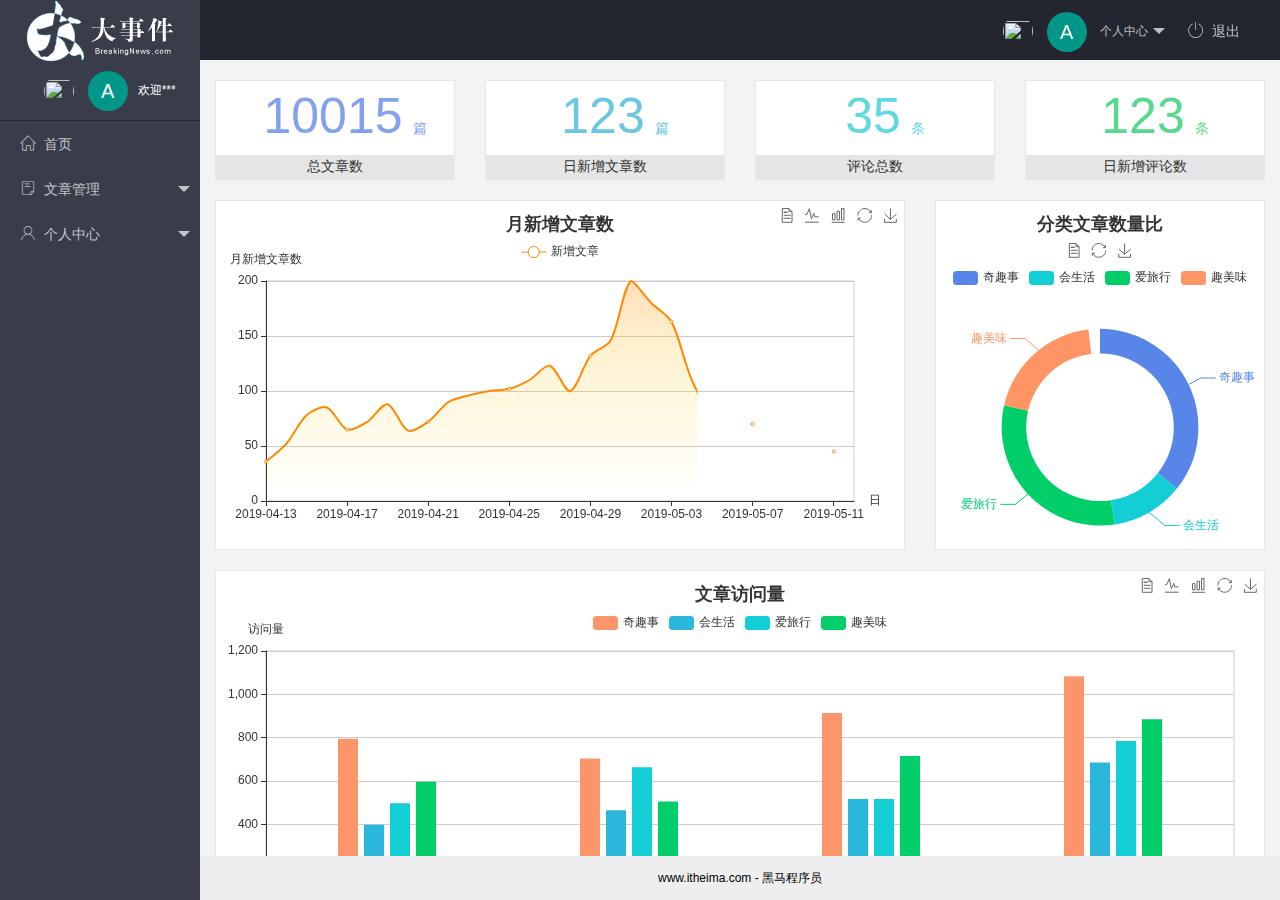
==== index.html @ 3238b578 "login" ====
<!DOCTYPE html>
<html lang="en">

<head>
    <meta charset="UTF-8">
    <meta http-equiv="X-UA-Compatible" content="IE=edge">
    <meta name="viewport" content="width=device-width, initial-scale=1.0">
    <title>后台主页</title>
    <!-- 导入layui的样式表 -->
    <link rel="stylesheet" href="/assets/lib/layui/css/layui.css">
    <!-- 导入自己的css样式 -->
    <link rel="stylesheet" href="/assets/css/index.css">
    <link rel="stylesheet" href="/assets/fonts/iconfont.css">
</head>

<body>
    <div class="layui-layout layui-layout-admin">
        <div class="layui-header">
            <div class="layui-logo layui-hide-xs layui-bg-black">
                <img src="/assets/images/logo.png" alt="">
            </div>
            <!-- 头部区域（可配合layui 已有的水平导航） -->
            <!-- 移动端显示 -->
            <li class="layui-nav-item layui-show-xs-inline-block layui-hide-sm" lay-header-event="menuLeft">
                <i class="layui-icon layui-icon-spread-left"></i>
            </li>

            <ul class="layui-nav layui-layout-right">
                <li class="layui-nav-item layui-hide layui-show-md-inline-block">
                    <a href="javascript:;" class="userinfo">
                        <img src="//tva1.sinaimg.cn/crop.0.0.118.118.180/5db11ff4gw1e77d3nqrv8j203b03cweg.jpg" class="layui-nav-img">
                        <span class="text-avatar">A</span> 个人中心
                    </a>
                    <dl class="layui-nav-child">
                        <dd><a href="">基本资料</a></dd>
                        <dd><a href="">更换头像</a></dd>
                        <dd><a href="">重置密码</a></dd>
                    </dl>
                </li>
                <!-- <li class="layui-nav-item" lay-header-event="menuRight" lay-unselect>
                    <a href="javascript:;">
                        <i class="layui-icon layui-icon-more-vertical"></i>
                    </a>
                </li> -->
                <li class="layui-nav-item">
                    <a href="javascript:;" id="btnLogout"><span class="iconfont icon-tuichu"></span>退出</a>
                </li>

            </ul>
        </div>

        <div class="layui-side layui-bg-black">
            <div class="layui-side-scroll">
                <div class="userinfo">
                    <img src="//tva1.sinaimg.cn/crop.0.0.118.118.180/5db11ff4gw1e77d3nqrv8j203b03cweg.jpg" class="layui-nav-img"> <span class="text-avatar">A</span><span id="welcome">欢迎***</span>
                </div>
                <!-- 左侧导航区域（可配合layui已有的垂直导航） -->
                <ul class="layui-nav layui-nav-tree" lay-shrink="all" lay-filter="test">
                    <li class="layui-nav-item "><a href="/home/dashboard.html" target="fm"><span class="iconfont icon-home"></span>首页</a></li>
                    <li class="layui-nav-item ">
                        <a class="" href="javascript:;"><span class="iconfont icon-16"></span>文章管理</a>
                        <dl class="layui-nav-child">
                            <dd><a href="javascript:;"><i class="layui-icon layui-icon-template"></i>文章类别</a></dd>
                            <dd><a href="javascript:;"><i class="layui-icon layui-icon-template"></i>文章列表</a></dd>
                            <dd><a href="javascript:;"><i class="layui-icon layui-icon-template"></i>发表文章</a></dd>

                        </dl>
                    </li>
                    <li class="layui-nav-item">
                        <a href="javascript:;"><span class="iconfont icon-user"></span>个人中心</a>
                        <dl class="layui-nav-child">
                            <dd><a href="javascript:;"><i class="layui-icon layui-icon-template"></i>基本资料</a></dd>
                            <dd><a href="javascript:;"><i class="layui-icon layui-icon-template"></i>更换头像</a></dd>
                            <dd><a href="javascript:;"><i class="layui-icon layui-icon-template"></i>重置密码</a></dd>
                        </dl>
                    </li>

                </ul>
            </div>
        </div>

        <div class="layui-body">
            <!-- 内容主体区域 -->
            <iframe name="fm" src="/home/dashboard.html" frameborder="0"></iframe>
        </div>

        <div class="layui-footer">
            <!-- 底部固定区域 -->
            www.itheima.com - 黑马程序员
        </div>
    </div>

    <!-- 导入layui的js文件 -->
    <script src="/assets/lib/layui/layui.all.js"></script>
    <!-- 导入jquery -->
    <script src="/assets/lib/jquery.js"></script>
    <script src="/assets/js/baseAPI.js"></script>
    <!-- 导入自己的js文件 -->
    <script src="/assets/js/index.js"></script>

</body>

</html>
---- assets/lib/layui/css/layui.css ----
/** layui-v2.5.5 MIT License By https://www.layui.com */
 .layui-inline,img{display:inline-block;vertical-align:middle}h1,h2,h3,h4,h5,h6{font-weight:400}.layui-edge,.layui-header,.layui-inline,.layui-main{position:relative}.layui-body,.layui-edge,.layui-elip{overflow:hidden}.layui-btn,.layui-edge,.layui-inline,img{vertical-align:middle}.layui-btn,.layui-disabled,.layui-icon,.layui-unselect{-moz-user-select:none;-webkit-user-select:none;-ms-user-select:none}.layui-elip,.layui-form-checkbox span,.layui-form-pane .layui-form-label{text-overflow:ellipsis;white-space:nowrap}.layui-breadcrumb,.layui-tree-btnGroup{visibility:hidden}blockquote,body,button,dd,div,dl,dt,form,h1,h2,h3,h4,h5,h6,input,li,ol,p,pre,td,textarea,th,ul{margin:0;padding:0;-webkit-tap-highlight-color:rgba(0,0,0,0)}a:active,a:hover{outline:0}img{border:none}li{list-style:none}table{border-collapse:collapse;border-spacing:0}h4,h5,h6{font-size:100%}button,input,optgroup,option,select,textarea{font-family:inherit;font-size:inherit;font-style:inherit;font-weight:inherit;outline:0}pre{white-space:pre-wrap;white-space:-moz-pre-wrap;white-space:-pre-wrap;white-space:-o-pre-wrap;word-wrap:break-word}body{line-height:24px;font:14px Helvetica Neue,Helvetica,PingFang SC,Tahoma,Arial,sans-serif}hr{height:1px;margin:10px 0;border:0;clear:both}a{color:#333;text-decoration:none}a:hover{color:#777}a cite{font-style:normal;*cursor:pointer}.layui-border-box,.layui-border-box *{box-sizing:border-box}.layui-box,.layui-box *{box-sizing:content-box}.layui-clear{clear:both;*zoom:1}.layui-clear:after{content:'\20';clear:both;*zoom:1;display:block;height:0}.layui-inline{*display:inline;*zoom:1}.layui-edge{display:inline-block;width:0;height:0;border-width:6px;border-style:dashed;border-color:transparent}.layui-edge-top{top:-4px;border-bottom-color:#999;border-bottom-style:solid}.layui-edge-right{border-left-color:#999;border-left-style:solid}.layui-edge-bottom{top:2px;border-top-color:#999;border-top-style:solid}.layui-edge-left{border-right-color:#999;border-right-style:solid}.layui-disabled,.layui-disabled:hover{color:#d2d2d2!important;cursor:not-allowed!important}.layui-circle{border-radius:100%}.layui-show{display:block!important}.layui-hide{display:none!important}@font-face{font-family:layui-icon;src:url(../font/iconfont.eot?v=250);src:url(../font/iconfont.eot?v=250#iefix) format('embedded-opentype'),url(../font/iconfont.woff2?v=250) format('woff2'),url(../font/iconfont.woff?v=250) format('woff'),url(../font/iconfont.ttf?v=250) format('truetype'),url(../font/iconfont.svg?v=250#layui-icon) format('svg')}.layui-icon{font-family:layui-icon!important;font-size:16px;font-style:normal;-webkit-font-smoothing:antialiased;-moz-osx-font-smoothing:grayscale}.layui-icon-reply-fill:before{content:"\e611"}.layui-icon-set-fill:before{content:"\e614"}.layui-icon-menu-fill:before{content:"\e60f"}.layui-icon-search:before{content:"\e615"}.layui-icon-share:before{content:"\e641"}.layui-icon-set-sm:before{content:"\e620"}.layui-icon-engine:before{content:"\e628"}.layui-icon-close:before{content:"\1006"}.layui-icon-close-fill:before{content:"\1007"}.layui-icon-chart-screen:before{content:"\e629"}.layui-icon-star:before{content:"\e600"}.layui-icon-circle-dot:before{content:"\e617"}.layui-icon-chat:before{content:"\e606"}.layui-icon-release:before{content:"\e609"}.layui-icon-list:before{content:"\e60a"}.layui-icon-chart:before{content:"\e62c"}.layui-icon-ok-circle:before{content:"\1005"}.layui-icon-layim-theme:before{content:"\e61b"}.layui-icon-table:before{content:"\e62d"}.layui-icon-right:before{content:"\e602"}.layui-icon-left:before{content:"\e603"}.layui-icon-cart-simple:before{content:"\e698"}.layui-icon-face-cry:before{content:"\e69c"}.layui-icon-face-smile:before{content:"\e6af"}.layui-icon-survey:before{content:"\e6b2"}.layui-icon-tree:before{content:"\e62e"}.layui-icon-upload-circle:before{content:"\e62f"}.layui-icon-add-circle:before{content:"\e61f"}.layui-icon-download-circle:before{content:"\e601"}.layui-icon-templeate-1:before{content:"\e630"}.layui-icon-util:before{content:"\e631"}.layui-icon-face-surprised:before{content:"\e664"}.layui-icon-edit:before{content:"\e642"}.layui-icon-speaker:before{content:"\e645"}.layui-icon-down:before{content:"\e61a"}.layui-icon-file:before{content:"\e621"}.layui-icon-layouts:before{content:"\e632"}.layui-icon-rate-half:before{content:"\e6c9"}.layui-icon-add-circle-fine:before{content:"\e608"}.layui-icon-prev-circle:before{content:"\e633"}.layui-icon-read:before{content:"\e705"}.layui-icon-404:before{content:"\e61c"}.layui-icon-carousel:before{content:"\e634"}.layui-icon-help:before{content:"\e607"}.layui-icon-code-circle:before{content:"\e635"}.layui-icon-water:before{content:"\e636"}.layui-icon-username:before{content:"\e66f"}.layui-icon-find-fill:before{content:"\e670"}.layui-icon-about:before{content:"\e60b"}.layui-icon-location:before{content:"\e715"}.layui-icon-up:before{content:"\e619"}.layui-icon-pause:before{content:"\e651"}.layui-icon-date:before{content:"\e637"}.layui-icon-layim-uploadfile:before{content:"\e61d"}.layui-icon-delete:before{content:"\e640"}.layui-icon-play:before{content:"\e652"}.layui-icon-top:before{content:"\e604"}.layui-icon-friends:before{content:"\e612"}.layui-icon-refresh-3:before{content:"\e9aa"}.layui-icon-ok:before{content:"\e605"}.layui-icon-layer:before{content:"\e638"}.layui-icon-face-smile-fine:before{content:"\e60c"}.layui-icon-dollar:before{content:"\e659"}.layui-icon-group:before{content:"\e613"}.layui-icon-layim-download:before{content:"\e61e"}.layui-icon-picture-fine:before{content:"\e60d"}.layui-icon-link:before{content:"\e64c"}.layui-icon-diamond:before{content:"\e735"}.layui-icon-log:before{content:"\e60e"}.layui-icon-rate-solid:before{content:"\e67a"}.layui-icon-fonts-del:before{content:"\e64f"}.layui-icon-unlink:before{content:"\e64d"}.layui-icon-fonts-clear:before{content:"\e639"}.layui-icon-triangle-r:before{content:"\e623"}.layui-icon-circle:before{content:"\e63f"}.layui-icon-radio:before{content:"\e643"}.layui-icon-align-center:before{content:"\e647"}.layui-icon-align-right:before{content:"\e648"}.layui-icon-align-left:before{content:"\e649"}.layui-icon-loading-1:before{content:"\e63e"}.layui-icon-return:before{content:"\e65c"}.layui-icon-fonts-strong:before{content:"\e62b"}.layui-icon-upload:before{content:"\e67c"}.layui-icon-dialogue:before{content:"\e63a"}.layui-icon-video:before{content:"\e6ed"}.layui-icon-headset:before{content:"\e6fc"}.layui-icon-cellphone-fine:before{content:"\e63b"}.layui-icon-add-1:before{content:"\e654"}.layui-icon-face-smile-b:before{content:"\e650"}.layui-icon-fonts-html:before{content:"\e64b"}.layui-icon-form:before{content:"\e63c"}.layui-icon-cart:before{content:"\e657"}.layui-icon-camera-fill:before{content:"\e65d"}.layui-icon-tabs:before{content:"\e62a"}.layui-icon-fonts-code:before{content:"\e64e"}.layui-icon-fire:before{content:"\e756"}.layui-icon-set:before{content:"\e716"}.layui-icon-fonts-u:before{content:"\e646"}.layui-icon-triangle-d:before{content:"\e625"}.layui-icon-tips:before{content:"\e702"}.layui-icon-picture:before{content:"\e64a"}.layui-icon-more-vertical:before{content:"\e671"}.layui-icon-flag:before{content:"\e66c"}.layui-icon-loading:before{content:"\e63d"}.layui-icon-fonts-i:before{content:"\e644"}.layui-icon-refresh-1:before{content:"\e666"}.layui-icon-rmb:before{content:"\e65e"}.layui-icon-home:before{content:"\e68e"}.layui-icon-user:before{content:"\e770"}.layui-icon-notice:before{content:"\e667"}.layui-icon-login-weibo:before{content:"\e675"}.layui-icon-voice:before{content:"\e688"}.layui-icon-upload-drag:before{content:"\e681"}.layui-icon-login-qq:before{content:"\e676"}.layui-icon-snowflake:before{content:"\e6b1"}.layui-icon-file-b:before{content:"\e655"}.layui-icon-template:before{content:"\e663"}.layui-icon-auz:before{content:"\e672"}.layui-icon-console:before{content:"\e665"}.layui-icon-app:before{content:"\e653"}.layui-icon-prev:before{content:"\e65a"}.layui-icon-website:before{content:"\e7ae"}.layui-icon-next:before{content:"\e65b"}.layui-icon-component:before{content:"\e857"}.layui-icon-more:before{content:"\e65f"}.layui-icon-login-wechat:before{content:"\e677"}.layui-icon-shrink-right:before{content:"\e668"}.layui-icon-spread-left:before{content:"\e66b"}.layui-icon-camera:before{content:"\e660"}.layui-icon-note:before{content:"\e66e"}.layui-icon-refresh:before{content:"\e669"}.layui-icon-female:before{content:"\e661"}.layui-icon-male:before{content:"\e662"}.layui-icon-password:before{content:"\e673"}.layui-icon-senior:before{content:"\e674"}.layui-icon-theme:before{content:"\e66a"}.layui-icon-tread:before{content:"\e6c5"}.layui-icon-praise:before{content:"\e6c6"}.layui-icon-star-fill:before{content:"\e658"}.layui-icon-rate:before{content:"\e67b"}.layui-icon-template-1:before{content:"\e656"}.layui-icon-vercode:before{content:"\e679"}.layui-icon-cellphone:before{content:"\e678"}.layui-icon-screen-full:before{content:"\e622"}.layui-icon-screen-restore:before{content:"\e758"}.layui-icon-cols:before{content:"\e610"}.layui-icon-export:before{content:"\e67d"}.layui-icon-print:before{content:"\e66d"}.layui-icon-slider:before{content:"\e714"}.layui-icon-addition:before{content:"\e624"}.layui-icon-subtraction:before{content:"\e67e"}.layui-icon-service:before{content:"\e626"}.layui-icon-transfer:before{content:"\e691"}.layui-main{width:1140px;margin:0 auto}.layui-header{z-index:1000;height:60px}.layui-header a:hover{transition:all .5s;-webkit-transition:all .5s}.layui-side{position:fixed;left:0;top:0;bottom:0;z-index:999;width:200px;overflow-x:hidden}.layui-side-scroll{position:relative;width:220px;height:100%;overflow-x:hidden}.layui-body{position:absolute;left:200px;right:0;top:0;bottom:0;z-index:998;width:auto;overflow-y:auto;box-sizing:border-box}.layui-layout-body{overflow:hidden}.layui-layout-admin .layui-header{background-color:#23262E}.layui-layout-admin .layui-side{top:60px;width:200px;overflow-x:hidden}.layui-layout-admin .layui-body{position:fixed;top:60px;bottom:44px}.layui-layout-admin .layui-main{width:auto;margin:0 15px}.layui-layout-admin .layui-footer{position:fixed;left:200px;right:0;bottom:0;height:44px;line-height:44px;padding:0 15px;background-color:#eee}.layui-layout-admin .layui-logo{position:absolute;left:0;top:0;width:200px;height:100%;line-height:60px;text-align:center;color:#009688;font-size:16px}.layui-layout-admin .layui-header .layui-nav{background:0 0}.layui-layout-left{position:absolute!important;left:200px;top:0}.layui-layout-right{position:absolute!important;right:0;top:0}.layui-container{position:relative;margin:0 auto;padding:0 15px;box-sizing:border-box}.layui-fluid{position:relative;margin:0 auto;padding:0 15px}.layui-row:after,.layui-row:before{content:'';display:block;clear:both}.layui-col-lg1,.layui-col-lg10,.layui-col-lg11,.layui-col-lg12,.layui-col-lg2,.layui-col-lg3,.layui-col-lg4,.layui-col-lg5,.layui-col-lg6,.layui-col-lg7,.layui-col-lg8,.layui-col-lg9,.layui-col-md1,.layui-col-md10,.layui-col-md11,.layui-col-md12,.layui-col-md2,.layui-col-md3,.layui-col-md4,.layui-col-md5,.layui-col-md6,.layui-col-md7,.layui-col-md8,.layui-col-md9,.layui-col-sm1,.layui-col-sm10,.layui-col-sm11,.layui-col-sm12,.layui-col-sm2,.layui-col-sm3,.layui-col-sm4,.layui-col-sm5,.layui-col-sm6,.layui-col-sm7,.layui-col-sm8,.layui-col-sm9,.layui-col-xs1,.layui-col-xs10,.layui-col-xs11,.layui-col-xs12,.layui-col-xs2,.layui-col-xs3,.layui-col-xs4,.layui-col-xs5,.layui-col-xs6,.layui-col-xs7,.layui-col-xs8,.layui-col-xs9{position:relative;display:block;box-sizing:border-box}.layui-col-xs1,.layui-col-xs10,.layui-col-xs11,.layui-col-xs12,.layui-col-xs2,.layui-col-xs3,.layui-col-xs4,.layui-col-xs5,.layui-col-xs6,.layui-col-xs7,.layui-col-xs8,.layui-col-xs9{float:left}.layui-col-xs1{width:8.33333333%}.layui-col-xs2{width:16.66666667%}.layui-col-xs3{width:25%}.layui-col-xs4{width:33.33333333%}.layui-col-xs5{width:41.66666667%}.layui-col-xs6{width:50%}.layui-col-xs7{width:58.33333333%}.layui-col-xs8{width:66.66666667%}.layui-col-xs9{width:75%}.layui-col-xs10{width:83.33333333%}.layui-col-xs11{width:91.66666667%}.layui-col-xs12{width:100%}.layui-col-xs-offset1{margin-left:8.33333333%}.layui-col-xs-offset2{margin-left:16.66666667%}.layui-col-xs-offset3{margin-left:25%}.layui-col-xs-offset4{margin-left:33.33333333%}.layui-col-xs-offset5{margin-left:41.66666667%}.layui-col-xs-offset6{margin-left:50%}.layui-col-xs-offset7{margin-left:58.33333333%}.layui-col-xs-offset8{margin-left:66.66666667%}.layui-col-xs-offset9{margin-left:75%}.layui-col-xs-offset10{margin-left:83.33333333%}.layui-col-xs-offset11{margin-left:91.66666667%}.layui-col-xs-offset12{margin-left:100%}@media screen and (max-width:768px){.layui-hide-xs{display:none!important}.layui-show-xs-block{display:block!important}.layui-show-xs-inline{display:inline!important}.layui-show-xs-inline-block{display:inline-block!important}}@media screen and (min-width:768px){.layui-container{width:750px}.layui-hide-sm{display:none!important}.layui-show-sm-block{display:block!important}.layui-show-sm-inline{display:inline!important}.layui-show-sm-inline-block{display:inline-block!important}.layui-col-sm1,.layui-col-sm10,.layui-col-sm11,.layui-col-sm12,.layui-col-sm2,.layui-col-sm3,.layui-col-sm4,.layui-col-sm5,.layui-col-sm6,.layui-col-sm7,.layui-col-sm8,.layui-col-sm9{float:left}.layui-col-sm1{width:8.33333333%}.layui-col-sm2{width:16.66666667%}.layui-col-sm3{width:25%}.layui-col-sm4{width:33.33333333%}.layui-col-sm5{width:41.66666667%}.layui-col-sm6{width:50%}.layui-col-sm7{width:58.33333333%}.layui-col-sm8{width:66.66666667%}.layui-col-sm9{width:75%}.layui-col-sm10{width:83.33333333%}.layui-col-sm11{width:91.66666667%}.layui-col-sm12{width:100%}.layui-col-sm-offset1{margin-left:8.33333333%}.layui-col-sm-offset2{margin-left:16.66666667%}.layui-col-sm-offset3{margin-left:25%}.layui-col-sm-offset4{margin-left:33.33333333%}.layui-col-sm-offset5{margin-left:41.66666667%}.layui-col-sm-offset6{margin-left:50%}.layui-col-sm-offset7{margin-left:58.33333333%}.layui-col-sm-offset8{margin-left:66.66666667%}.layui-col-sm-offset9{margin-left:75%}.layui-col-sm-offset10{margin-left:83.33333333%}.layui-col-sm-offset11{margin-left:91.66666667%}.layui-col-sm-offset12{margin-left:100%}}@media screen and (min-width:992px){.layui-container{width:970px}.layui-hide-md{display:none!important}.layui-show-md-block{display:block!important}.layui-show-md-inline{display:inline!important}.layui-show-md-inline-block{display:inline-block!important}.layui-col-md1,.layui-col-md10,.layui-col-md11,.layui-col-md12,.layui-col-md2,.layui-col-md3,.layui-col-md4,.layui-col-md5,.layui-col-md6,.layui-col-md7,.layui-col-md8,.layui-col-md9{float:left}.layui-col-md1{width:8.33333333%}.layui-col-md2{width:16.66666667%}.layui-col-md3{width:25%}.layui-col-md4{width:33.33333333%}.layui-col-md5{width:41.66666667%}.layui-col-md6{width:50%}.layui-col-md7{width:58.33333333%}.layui-col-md8{width:66.66666667%}.layui-col-md9{width:75%}.layui-col-md10{width:83.33333333%}.layui-col-md11{width:91.66666667%}.layui-col-md12{width:100%}.layui-col-md-offset1{margin-left:8.33333333%}.layui-col-md-offset2{margin-left:16.66666667%}.layui-col-md-offset3{margin-left:25%}.layui-col-md-offset4{margin-left:33.33333333%}.layui-col-md-offset5{margin-left:41.66666667%}.layui-col-md-offset6{margin-left:50%}.layui-col-md-offset7{margin-left:58.33333333%}.layui-col-md-offset8{margin-left:66.66666667%}.layui-col-md-offset9{margin-left:75%}.layui-col-md-offset10{margin-left:83.33333333%}.layui-col-md-offset11{margin-left:91.66666667%}.layui-col-md-offset12{margin-left:100%}}@media screen and (min-width:1200px){.layui-container{width:1170px}.layui-hide-lg{display:none!important}.layui-show-lg-block{display:block!important}.layui-show-lg-inline{display:inline!important}.layui-show-lg-inline-block{display:inline-block!important}.layui-col-lg1,.layui-col-lg10,.layui-col-lg11,.layui-col-lg12,.layui-col-lg2,.layui-col-lg3,.layui-col-lg4,.layui-col-lg5,.layui-col-lg6,.layui-col-lg7,.layui-col-lg8,.layui-col-lg9{float:left}.layui-col-lg1{width:8.33333333%}.layui-col-lg2{width:16.66666667%}.layui-col-lg3{width:25%}.layui-col-lg4{width:33.33333333%}.layui-col-lg5{width:41.66666667%}.layui-col-lg6{width:50%}.layui-col-lg7{width:58.33333333%}.layui-col-lg8{width:66.66666667%}.layui-col-lg9{width:75%}.layui-col-lg10{width:83.33333333%}.layui-col-lg11{width:91.66666667%}.layui-col-lg12{width:100%}.layui-col-lg-offset1{margin-left:8.33333333%}.layui-col-lg-offset2{margin-left:16.66666667%}.layui-col-lg-offset3{margin-left:25%}.layui-col-lg-offset4{margin-left:33.33333333%}.layui-col-lg-offset5{margin-left:41.66666667%}.layui-col-lg-offset6{margin-left:50%}.layui-col-lg-offset7{margin-left:58.33333333%}.layui-col-lg-offset8{margin-left:66.66666667%}.layui-col-lg-offset9{margin-left:75%}.layui-col-lg-offset10{margin-left:83.33333333%}.layui-col-lg-offset11{margin-left:91.66666667%}.layui-col-lg-offset12{margin-left:100%}}.layui-col-space1{margin:-.5px}.layui-col-space1>*{padding:.5px}.layui-col-space3{margin:-1.5px}.layui-col-space3>*{padding:1.5px}.layui-col-space5{margin:-2.5px}.layui-col-space5>*{padding:2.5px}.layui-col-space8{margin:-3.5px}.layui-col-space8>*{padding:3.5px}.layui-col-space10{margin:-5px}.layui-col-space10>*{padding:5px}.layui-col-space12{margin:-6px}.layui-col-space12>*{padding:6px}.layui-col-space15{margin:-7.5px}.layui-col-space15>*{padding:7.5px}.layui-col-space18{margin:-9px}.layui-col-space18>*{padding:9px}.layui-col-space20{margin:-10px}.layui-col-space20>*{padding:10px}.layui-col-space22{margin:-11px}.layui-col-space22>*{padding:11px}.layui-col-space25{margin:-12.5px}.layui-col-space25>*{padding:12.5px}.layui-col-space30{margin:-15px}.layui-col-space30>*{padding:15px}.layui-btn,.layui-input,.layui-select,.layui-textarea,.layui-upload-button{outline:0;-webkit-appearance:none;transition:all .3s;-webkit-transition:all .3s;box-sizing:border-box}.layui-elem-quote{margin-bottom:10px;padding:15px;line-height:22px;border-left:5px solid #009688;border-radius:0 2px 2px 0;background-color:#f2f2f2}.layui-quote-nm{border-style:solid;border-width:1px 1px 1px 5px;background:0 0}.layui-elem-field{margin-bottom:10px;padding:0;border-width:1px;border-style:solid}.layui-elem-field legend{margin-left:20px;padding:0 10px;font-size:20px;font-weight:300}.layui-field-title{margin:10px 0 20px;border-width:1px 0 0}.layui-field-box{padding:10px 15px}.layui-field-title .layui-field-box{padding:10px 0}.layui-progress{position:relative;height:6px;border-radius:20px;background-color:#e2e2e2}.layui-progress-bar{position:absolute;left:0;top:0;width:0;max-width:100%;height:6px;border-radius:20px;text-align:right;background-color:#5FB878;transition:all .3s;-webkit-transition:all .3s}.layui-progress-big,.layui-progress-big .layui-progress-bar{height:18px;line-height:18px}.layui-progress-text{position:relative;top:-20px;line-height:18px;font-size:12px;color:#666}.layui-progress-big .layui-progress-text{position:static;padding:0 10px;color:#fff}.layui-collapse{border-width:1px;border-style:solid;border-radius:2px}.layui-colla-content,.layui-colla-item{border-top-width:1px;border-top-style:solid}.layui-colla-item:first-child{border-top:none}.layui-colla-title{position:relative;height:42px;line-height:42px;padding:0 15px 0 35px;color:#333;background-color:#f2f2f2;cursor:pointer;font-size:14px;overflow:hidden}.layui-colla-content{display:none;padding:10px 15px;line-height:22px;color:#666}.layui-colla-icon{position:absolute;left:15px;top:0;font-size:14px}.layui-card{margin-bottom:15px;border-radius:2px;background-color:#fff;box-shadow:0 1px 2px 0 rgba(0,0,0,.05)}.layui-card:last-child{margin-bottom:0}.layui-card-header{position:relative;height:42px;line-height:42px;padding:0 15px;border-bottom:1px solid #f6f6f6;color:#333;border-radius:2px 2px 0 0;font-size:14px}.layui-bg-black,.layui-bg-blue,.layui-bg-cyan,.layui-bg-green,.layui-bg-orange,.layui-bg-red{color:#fff!important}.layui-card-body{position:relative;padding:10px 15px;line-height:24px}.layui-card-body[pad15]{padding:15px}.layui-card-body[pad20]{padding:20px}.layui-card-body .layui-table{margin:5px 0}.layui-card .layui-tab{margin:0}.layui-panel-window{position:relative;padding:15px;border-radius:0;border-top:5px solid #E6E6E6;background-color:#fff}.layui-auxiliar-moving{position:fixed;left:0;right:0;top:0;bottom:0;width:100%;height:100%;background:0 0;z-index:9999999999}.layui-form-label,.layui-form-mid,.layui-form-select,.layui-input-block,.layui-input-inline,.layui-textarea{position:relative}.layui-bg-red{background-color:#FF5722!important}.layui-bg-orange{background-color:#FFB800!important}.layui-bg-green{background-color:#009688!important}.layui-bg-cyan{background-color:#2F4056!important}.layui-bg-blue{background-color:#1E9FFF!important}.layui-bg-black{background-color:#393D49!important}.layui-bg-gray{background-color:#eee!important;color:#666!important}.layui-badge-rim,.layui-colla-content,.layui-colla-item,.layui-collapse,.layui-elem-field,.layui-form-pane .layui-form-item[pane],.layui-form-pane .layui-form-label,.layui-input,.layui-layedit,.layui-layedit-tool,.layui-quote-nm,.layui-select,.layui-tab-bar,.layui-tab-card,.layui-tab-title,.layui-tab-title .layui-this:after,.layui-textarea{border-color:#e6e6e6}.layui-timeline-item:before,hr{background-color:#e6e6e6}.layui-text{line-height:22px;font-size:14px;color:#666}.layui-text h1,.layui-text h2,.layui-text h3{font-weight:500;color:#333}.layui-text h1{font-size:30px}.layui-text h2{font-size:24px}.layui-text h3{font-size:18px}.layui-text a:not(.layui-btn){color:#01AAED}.layui-text a:not(.layui-btn):hover{text-decoration:underline}.layui-text ul{padding:5px 0 5px 15px}.layui-text ul li{margin-top:5px;list-style-type:disc}.layui-text em,.layui-word-aux{color:#999!important;padding:0 5px!important}.layui-btn{display:inline-block;height:38px;line-height:38px;padding:0 18px;background-color:#009688;color:#fff;white-space:nowrap;text-align:center;font-size:14px;border:none;border-radius:2px;cursor:pointer}.layui-btn:hover{opacity:.8;filter:alpha(opacity=80);color:#fff}.layui-btn:active{opacity:1;filter:alpha(opacity=100)}.layui-btn+.layui-btn{margin-left:10px}.layui-btn-container{font-size:0}.layui-btn-container .layui-btn{margin-right:10px;margin-bottom:10px}.layui-btn-container .layui-btn+.layui-btn{margin-left:0}.layui-table .layui-btn-container .layui-btn{margin-bottom:9px}.layui-btn-radius{border-radius:100px}.layui-btn .layui-icon{margin-right:3px;font-size:18px;vertical-align:bottom;vertical-align:middle\9}.layui-btn-primary{border:1px solid #C9C9C9;background-color:#fff;color:#555}.layui-btn-primary:hover{border-color:#009688;color:#333}.layui-btn-normal{background-color:#1E9FFF}.layui-btn-warm{background-color:#FFB800}.layui-btn-danger{background-color:#FF5722}.layui-btn-checked{background-color:#5FB878}.layui-btn-disabled,.layui-btn-disabled:active,.layui-btn-disabled:hover{border:1px solid #e6e6e6;background-color:#FBFBFB;color:#C9C9C9;cursor:not-allowed;opacity:1}.layui-btn-lg{height:44px;line-height:44px;padding:0 25px;font-size:16px}.layui-btn-sm{height:30px;line-height:30px;padding:0 10px;font-size:12px}.layui-btn-sm i{font-size:16px!important}.layui-btn-xs{height:22px;line-height:22px;padding:0 5px;font-size:12px}.layui-btn-xs i{font-size:14px!important}.layui-btn-group{display:inline-block;vertical-align:middle;font-size:0}.layui-btn-group .layui-btn{margin-left:0!important;margin-right:0!important;border-left:1px solid rgba(255,255,255,.5);border-radius:0}.layui-btn-group .layui-btn-primary{border-left:none}.layui-btn-group .layui-btn-primary:hover{border-color:#C9C9C9;color:#009688}.layui-btn-group .layui-btn:first-child{border-left:none;border-radius:2px 0 0 2px}.layui-btn-group .layui-btn-primary:first-child{border-left:1px solid #c9c9c9}.layui-btn-group .layui-btn:last-child{border-radius:0 2px 2px 0}.layui-btn-group .layui-btn+.layui-btn{margin-left:0}.layui-btn-group+.layui-btn-group{margin-left:10px}.layui-btn-fluid{width:100%}.layui-input,.layui-select,.layui-textarea{height:38px;line-height:1.3;line-height:38px\9;border-width:1px;border-style:solid;background-color:#fff;border-radius:2px}.layui-input::-webkit-input-placeholder,.layui-select::-webkit-input-placeholder,.layui-textarea::-webkit-input-placeholder{line-height:1.3}.layui-input,.layui-textarea{display:block;width:100%;padding-left:10px}.layui-input:hover,.layui-textarea:hover{border-color:#D2D2D2!important}.layui-input:focus,.layui-textarea:focus{border-color:#C9C9C9!important}.layui-textarea{min-height:100px;height:auto;line-height:20px;padding:6px 10px;resize:vertical}.layui-select{padding:0 10px}.layui-form input[type=checkbox],.layui-form input[type=radio],.layui-form select{display:none}.layui-form [lay-ignore]{display:initial}.layui-form-item{margin-bottom:15px;clear:both;*zoom:1}.layui-form-item:after{content:'\20';clear:both;*zoom:1;display:block;height:0}.layui-form-label{float:left;display:block;padding:9px 15px;width:80px;font-weight:400;line-height:20px;text-align:right}.layui-form-label-col{display:block;float:none;padding:9px 0;line-height:20px;text-align:left}.layui-form-item .layui-inline{margin-bottom:5px;margin-right:10px}.layui-input-block{margin-left:110px;min-height:36px}.layui-input-inline{display:inline-block;vertical-align:middle}.layui-form-item .layui-input-inline{float:left;width:190px;margin-right:10px}.layui-form-text .layui-input-inline{width:auto}.layui-form-mid{float:left;display:block;padding:9px 0!important;line-height:20px;margin-right:10px}.layui-form-danger+.layui-form-select .layui-input,.layui-form-danger:focus{border-color:#FF5722!important}.layui-form-select .layui-input{padding-right:30px;cursor:pointer}.layui-form-select .layui-edge{position:absolute;right:10px;top:50%;margin-top:-3px;cursor:pointer;border-width:6px;border-top-color:#c2c2c2;border-top-style:solid;transition:all .3s;-webkit-transition:all .3s}.layui-form-select dl{display:none;position:absolute;left:0;top:42px;padding:5px 0;z-index:899;min-width:100%;border:1px solid #d2d2d2;max-height:300px;overflow-y:auto;background-color:#fff;border-radius:2px;box-shadow:0 2px 4px rgba(0,0,0,.12);box-sizing:border-box}.layui-form-select dl dd,.layui-form-select dl dt{padding:0 10px;line-height:36px;white-space:nowrap;overflow:hidden;text-overflow:ellipsis}.layui-form-select dl dt{font-size:12px;color:#999}.layui-form-select dl dd{cursor:pointer}.layui-form-select dl dd:hover{background-color:#f2f2f2;-webkit-transition:.5s all;transition:.5s all}.layui-form-select .layui-select-group dd{padding-left:20px}.layui-form-select dl dd.layui-select-tips{padding-left:10px!important;color:#999}.layui-form-select dl dd.layui-this{background-color:#5FB878;color:#fff}.layui-form-checkbox,.layui-form-select dl dd.layui-disabled{background-color:#fff}.layui-form-selected dl{display:block}.layui-form-checkbox,.layui-form-checkbox *,.layui-form-switch{display:inline-block;vertical-align:middle}.layui-form-selected .layui-edge{margin-top:-9px;-webkit-transform:rotate(180deg);transform:rotate(180deg);margin-top:-3px\9}:root .layui-form-selected .layui-edge{margin-top:-9px\0/IE9}.layui-form-selectup dl{top:auto;bottom:42px}.layui-select-none{margin:5px 0;text-align:center;color:#999}.layui-select-disabled .layui-disabled{border-color:#eee!important}.layui-select-disabled .layui-edge{border-top-color:#d2d2d2}.layui-form-checkbox{position:relative;height:30px;line-height:30px;margin-right:10px;padding-right:30px;cursor:pointer;font-size:0;-webkit-transition:.1s linear;transition:.1s linear;box-sizing:border-box}.layui-form-checkbox span{padding:0 10px;height:100%;font-size:14px;border-radius:2px 0 0 2px;background-color:#d2d2d2;color:#fff;overflow:hidden}.layui-form-checkbox:hover span{background-color:#c2c2c2}.layui-form-checkbox i{position:absolute;right:0;top:0;width:30px;height:28px;border:1px solid #d2d2d2;border-left:none;border-radius:0 2px 2px 0;color:#fff;font-size:20px;text-align:center}.layui-form-checkbox:hover i{border-color:#c2c2c2;color:#c2c2c2}.layui-form-checked,.layui-form-checked:hover{border-color:#5FB878}.layui-form-checked span,.layui-form-checked:hover span{background-color:#5FB878}.layui-form-checked i,.layui-form-checked:hover i{color:#5FB878}.layui-form-item .layui-form-checkbox{margin-top:4px}.layui-form-checkbox[lay-skin=primary]{height:auto!important;line-height:normal!important;min-width:18px;min-height:18px;border:none!important;margin-right:0;padding-left:28px;padding-right:0;background:0 0}.layui-form-checkbox[lay-skin=primary] span{padding-left:0;padding-right:15px;line-height:18px;background:0 0;color:#666}.layui-form-checkbox[lay-skin=primary] i{right:auto;left:0;width:16px;height:16px;line-height:16px;border:1px solid #d2d2d2;font-size:12px;border-radius:2px;background-color:#fff;-webkit-transition:.1s linear;transition:.1s linear}.layui-form-checkbox[lay-skin=primary]:hover i{border-color:#5FB878;color:#fff}.layui-form-checked[lay-skin=primary] i{border-color:#5FB878!important;background-color:#5FB878;color:#fff}.layui-checkbox-disbaled[lay-skin=primary] span{background:0 0!important;color:#c2c2c2}.layui-checkbox-disbaled[lay-skin=primary]:hover i{border-color:#d2d2d2}.layui-form-item .layui-form-checkbox[lay-skin=primary]{margin-top:10px}.layui-form-switch{position:relative;height:22px;line-height:22px;min-width:35px;padding:0 5px;margin-top:8px;border:1px solid #d2d2d2;border-radius:20px;cursor:pointer;background-color:#fff;-webkit-transition:.1s linear;transition:.1s linear}.layui-form-switch i{position:absolute;left:5px;top:3px;width:16px;height:16px;border-radius:20px;background-color:#d2d2d2;-webkit-transition:.1s linear;transition:.1s linear}.layui-form-switch em{position:relative;top:0;width:25px;margin-left:21px;padding:0!important;text-align:center!important;color:#999!important;font-style:normal!important;font-size:12px}.layui-form-onswitch{border-color:#5FB878;background-color:#5FB878}.layui-checkbox-disbaled,.layui-checkbox-disbaled i{border-color:#e2e2e2!important}.layui-form-onswitch i{left:100%;margin-left:-21px;background-color:#fff}.layui-form-onswitch em{margin-left:5px;margin-right:21px;color:#fff!important}.layui-checkbox-disbaled span{background-color:#e2e2e2!important}.layui-checkbox-disbaled:hover i{color:#fff!important}[lay-radio]{display:none}.layui-form-radio,.layui-form-radio *{display:inline-block;vertical-align:middle}.layui-form-radio{line-height:28px;margin:6px 10px 0 0;padding-right:10px;cursor:pointer;font-size:0}.layui-form-radio *{font-size:14px}.layui-form-radio>i{margin-right:8px;font-size:22px;color:#c2c2c2}.layui-form-radio>i:hover,.layui-form-radioed>i{color:#5FB878}.layui-radio-disbaled>i{color:#e2e2e2!important}.layui-form-pane .layui-form-label{width:110px;padding:8px 15px;height:38px;line-height:20px;border-width:1px;border-style:solid;border-radius:2px 0 0 2px;text-align:center;background-color:#FBFBFB;overflow:hidden;box-sizing:border-box}.layui-form-pane .layui-input-inline{margin-left:-1px}.layui-form-pane .layui-input-block{margin-left:110px;left:-1px}.layui-form-pane .layui-input{border-radius:0 2px 2px 0}.layui-form-pane .layui-form-text .layui-form-label{float:none;width:100%;border-radius:2px;box-sizing:border-box;text-align:left}.layui-form-pane .layui-form-text .layui-input-inline{display:block;margin:0;top:-1px;clear:both}.layui-form-pane .layui-form-text .layui-input-block{margin:0;left:0;top:-1px}.layui-form-pane .layui-form-text .layui-textarea{min-height:100px;border-radius:0 0 2px 2px}.layui-form-pane .layui-form-checkbox{margin:4px 0 4px 10px}.layui-form-pane .layui-form-radio,.layui-form-pane .layui-form-switch{margin-top:6px;margin-left:10px}.layui-form-pane .layui-form-item[pane]{position:relative;border-width:1px;border-style:solid}.layui-form-pane .layui-form-item[pane] .layui-form-label{position:absolute;left:0;top:0;height:100%;border-width:0 1px 0 0}.layui-form-pane .layui-form-item[pane] .layui-input-inline{margin-left:110px}@media screen and (max-width:450px){.layui-form-item .layui-form-label{text-overflow:ellipsis;overflow:hidden;white-space:nowrap}.layui-form-item .layui-inline{display:block;margin-right:0;margin-bottom:20px;clear:both}.layui-form-item .layui-inline:after{content:'\20';clear:both;display:block;height:0}.layui-form-item .layui-input-inline{display:block;float:none;left:-3px;width:auto;margin:0 0 10px 112px}.layui-form-item .layui-input-inline+.layui-form-mid{margin-left:110px;top:-5px;padding:0}.layui-form-item .layui-form-checkbox{margin-right:5px;margin-bottom:5px}}.layui-layedit{border-width:1px;border-style:solid;border-radius:2px}.layui-layedit-tool{padding:3px 5px;border-bottom-width:1px;border-bottom-style:solid;font-size:0}.layedit-tool-fixed{position:fixed;top:0;border-top:1px solid #e2e2e2}.layui-layedit-tool .layedit-tool-mid,.layui-layedit-tool .layui-icon{display:inline-block;vertical-align:middle;text-align:center;font-size:14px}.layui-layedit-tool .layui-icon{position:relative;width:32px;height:30px;line-height:30px;margin:3px 5px;color:#777;cursor:pointer;border-radius:2px}.layui-layedit-tool .layui-icon:hover{color:#393D49}.layui-layedit-tool .layui-icon:active{color:#000}.layui-layedit-tool .layedit-tool-active{background-color:#e2e2e2;color:#000}.layui-layedit-tool .layui-disabled,.layui-layedit-tool .layui-disabled:hover{color:#d2d2d2;cursor:not-allowed}.layui-layedit-tool .layedit-tool-mid{width:1px;height:18px;margin:0 10px;background-color:#d2d2d2}.layedit-tool-html{width:50px!important;font-size:30px!important}.layedit-tool-b,.layedit-tool-code,.layedit-tool-help{font-size:16px!important}.layedit-tool-d,.layedit-tool-face,.layedit-tool-image,.layedit-tool-unlink{font-size:18px!important}.layedit-tool-image input{position:absolute;font-size:0;left:0;top:0;width:100%;height:100%;opacity:.01;filter:Alpha(opacity=1);cursor:pointer}.layui-layedit-iframe iframe{display:block;width:100%}#LAY_layedit_code{overflow:hidden}.layui-laypage{display:inline-block;*display:inline;*zoom:1;vertical-align:middle;margin:10px 0;font-size:0}.layui-laypage>a:first-child,.layui-laypage>a:first-child em{border-radius:2px 0 0 2px}.layui-laypage>a:last-child,.layui-laypage>a:last-child em{border-radius:0 2px 2px 0}.layui-laypage>:first-child{margin-left:0!important}.layui-laypage>:last-child{margin-right:0!important}.layui-laypage a,.layui-laypage button,.layui-laypage input,.layui-laypage select,.layui-laypage span{border:1px solid #e2e2e2}.layui-laypage a,.layui-laypage span{display:inline-block;*display:inline;*zoom:1;vertical-align:middle;padding:0 15px;height:28px;line-height:28px;margin:0 -1px 5px 0;background-color:#fff;color:#333;font-size:12px}.layui-flow-more a *,.layui-laypage input,.layui-table-view select[lay-ignore]{display:inline-block}.layui-laypage a:hover{color:#009688}.layui-laypage em{font-style:normal}.layui-laypage .layui-laypage-spr{color:#999;font-weight:700}.layui-laypage a{text-decoration:none}.layui-laypage .layui-laypage-curr{position:relative}.layui-laypage .layui-laypage-curr em{position:relative;color:#fff}.layui-laypage .layui-laypage-curr .layui-laypage-em{position:absolute;left:-1px;top:-1px;padding:1px;width:100%;height:100%;background-color:#009688}.layui-laypage-em{border-radius:2px}.layui-laypage-next em,.layui-laypage-prev em{font-family:Sim sun;font-size:16px}.layui-laypage .layui-laypage-count,.layui-laypage .layui-laypage-limits,.layui-laypage .layui-laypage-refresh,.layui-laypage .layui-laypage-skip{margin-left:10px;margin-right:10px;padding:0;border:none}.layui-laypage .layui-laypage-limits,.layui-laypage .layui-laypage-refresh{vertical-align:top}.layui-laypage .layui-laypage-refresh i{font-size:18px;cursor:pointer}.layui-laypage select{height:22px;padding:3px;border-radius:2px;cursor:pointer}.layui-laypage .layui-laypage-skip{height:30px;line-height:30px;color:#999}.layui-laypage button,.layui-laypage input{height:30px;line-height:30px;border-radius:2px;vertical-align:top;background-color:#fff;box-sizing:border-box}.layui-laypage input{width:40px;margin:0 10px;padding:0 3px;text-align:center}.layui-laypage input:focus,.layui-laypage select:focus{border-color:#009688!important}.layui-laypage button{margin-left:10px;padding:0 10px;cursor:pointer}.layui-table,.layui-table-view{margin:10px 0}.layui-flow-more{margin:10px 0;text-align:center;color:#999;font-size:14px}.layui-flow-more a{height:32px;line-height:32px}.layui-flow-more a *{vertical-align:top}.layui-flow-more a cite{padding:0 20px;border-radius:3px;background-color:#eee;color:#333;font-style:normal}.layui-flow-more a cite:hover{opacity:.8}.layui-flow-more a i{font-size:30px;color:#737383}.layui-table{width:100%;background-color:#fff;color:#666}.layui-table tr{transition:all .3s;-webkit-transition:all .3s}.layui-table th{text-align:left;font-weight:400}.layui-table tbody tr:hover,.layui-table thead tr,.layui-table-click,.layui-table-header,.layui-table-hover,.layui-table-mend,.layui-table-patch,.layui-table-tool,.layui-table-total,.layui-table-total tr,.layui-table[lay-even] tr:nth-child(even){background-color:#f2f2f2}.layui-table td,.layui-table th,.layui-table-col-set,.layui-table-fixed-r,.layui-table-grid-down,.layui-table-header,.layui-table-page,.layui-table-tips-main,.layui-table-tool,.layui-table-total,.layui-table-view,.layui-table[lay-skin=line],.layui-table[lay-skin=row]{border-width:1px;border-style:solid;border-color:#e6e6e6}.layui-table td,.layui-table th{position:relative;padding:9px 15px;min-height:20px;line-height:20px;font-size:14px}.layui-table[lay-skin=line] td,.layui-table[lay-skin=line] th{border-width:0 0 1px}.layui-table[lay-skin=row] td,.layui-table[lay-skin=row] th{border-width:0 1px 0 0}.layui-table[lay-skin=nob] td,.layui-table[lay-skin=nob] th{border:none}.layui-table img{max-width:100px}.layui-table[lay-size=lg] td,.layui-table[lay-size=lg] th{padding:15px 30px}.layui-table-view .layui-table[lay-size=lg] .layui-table-cell{height:40px;line-height:40px}.layui-table[lay-size=sm] td,.layui-table[lay-size=sm] th{font-size:12px;padding:5px 10px}.layui-table-view .layui-table[lay-size=sm] .layui-table-cell{height:20px;line-height:20px}.layui-table[lay-data]{display:none}.layui-table-box{position:relative;overflow:hidden}.layui-table-view .layui-table{position:relative;width:auto;margin:0}.layui-table-view .layui-table[lay-skin=line]{border-width:0 1px 0 0}.layui-table-view .layui-table[lay-skin=row]{border-width:0 0 1px}.layui-table-view .layui-table td,.layui-table-view .layui-table th{padding:5px 0;border-top:none;border-left:none}.layui-table-view .layui-table th.layui-unselect .layui-table-cell span{cursor:pointer}.layui-table-view .layui-table td{cursor:default}.layui-table-view .layui-table td[data-edit=text]{cursor:text}.layui-table-view .layui-form-checkbox[lay-skin=primary] i{width:18px;height:18px}.layui-table-view .layui-form-radio{line-height:0;padding:0}.layui-table-view .layui-form-radio>i{margin:0;font-size:20px}.layui-table-init{position:absolute;left:0;top:0;width:100%;height:100%;text-align:center;z-index:110}.layui-table-init .layui-icon{position:absolute;left:50%;top:50%;margin:-15px 0 0 -15px;font-size:30px;color:#c2c2c2}.layui-table-header{border-width:0 0 1px;overflow:hidden}.layui-table-header .layui-table{margin-bottom:-1px}.layui-table-tool .layui-inline[lay-event]{position:relative;width:26px;height:26px;padding:5px;line-height:16px;margin-right:10px;text-align:center;color:#333;border:1px solid #ccc;cursor:pointer;-webkit-transition:.5s all;transition:.5s all}.layui-table-tool .layui-inline[lay-event]:hover{border:1px solid #999}.layui-table-tool-temp{padding-right:120px}.layui-table-tool-self{position:absolute;right:17px;top:10px}.layui-table-tool .layui-table-tool-self .layui-inline[lay-event]{margin:0 0 0 10px}.layui-table-tool-panel{position:absolute;top:29px;left:-1px;padding:5px 0;min-width:150px;min-height:40px;border:1px solid #d2d2d2;text-align:left;overflow-y:auto;background-color:#fff;box-shadow:0 2px 4px rgba(0,0,0,.12)}.layui-table-cell,.layui-table-tool-panel li{overflow:hidden;text-overflow:ellipsis;white-space:nowrap}.layui-table-tool-panel li{padding:0 10px;line-height:30px;-webkit-transition:.5s all;transition:.5s all}.layui-table-tool-panel li .layui-form-checkbox[lay-skin=primary]{width:100%;padding-left:28px}.layui-table-tool-panel li:hover{background-color:#f2f2f2}.layui-table-tool-panel li .layui-form-checkbox[lay-skin=primary] i{position:absolute;left:0;top:0}.layui-table-tool-panel li .layui-form-checkbox[lay-skin=primary] span{padding:0}.layui-table-tool .layui-table-tool-self .layui-table-tool-panel{left:auto;right:-1px}.layui-table-col-set{position:absolute;right:0;top:0;width:20px;height:100%;border-width:0 0 0 1px;background-color:#fff}.layui-table-sort{width:10px;height:20px;margin-left:5px;cursor:pointer!important}.layui-table-sort .layui-edge{position:absolute;left:5px;border-width:5px}.layui-table-sort .layui-table-sort-asc{top:3px;border-top:none;border-bottom-style:solid;border-bottom-color:#b2b2b2}.layui-table-sort .layui-table-sort-asc:hover{border-bottom-color:#666}.layui-table-sort .layui-table-sort-desc{bottom:5px;border-bottom:none;border-top-style:solid;border-top-color:#b2b2b2}.layui-table-sort .layui-table-sort-desc:hover{border-top-color:#666}.layui-table-sort[lay-sort=asc] .layui-table-sort-asc{border-bottom-color:#000}.layui-table-sort[lay-sort=desc] .layui-table-sort-desc{border-top-color:#000}.layui-table-cell{height:28px;line-height:28px;padding:0 15px;position:relative;box-sizing:border-box}.layui-table-cell .layui-form-checkbox[lay-skin=primary]{top:-1px;padding:0}.layui-table-cell .layui-table-link{color:#01AAED}.laytable-cell-checkbox,.laytable-cell-numbers,.laytable-cell-radio,.laytable-cell-space{padding:0;text-align:center}.layui-table-body{position:relative;overflow:auto;margin-right:-1px;margin-bottom:-1px}.layui-table-body .layui-none{line-height:26px;padding:15px;text-align:center;color:#999}.layui-table-fixed{position:absolute;left:0;top:0;z-index:101}.layui-table-fixed .layui-table-body{overflow:hidden}.layui-table-fixed-l{box-shadow:0 -1px 8px rgba(0,0,0,.08)}.layui-table-fixed-r{left:auto;right:-1px;border-width:0 0 0 1px;box-shadow:-1px 0 8px rgba(0,0,0,.08)}.layui-table-fixed-r .layui-table-header{position:relative;overflow:visible}.layui-table-mend{position:absolute;right:-49px;top:0;height:100%;width:50px}.layui-table-tool{position:relative;z-index:890;width:100%;min-height:50px;line-height:30px;padding:10px 15px;border-width:0 0 1px}.layui-table-tool .layui-btn-container{margin-bottom:-10px}.layui-table-page,.layui-table-total{border-width:1px 0 0;margin-bottom:-1px;overflow:hidden}.layui-table-page{position:relative;width:100%;padding:7px 7px 0;height:41px;font-size:12px;white-space:nowrap}.layui-table-page>div{height:26px}.layui-table-page .layui-laypage{margin:0}.layui-table-page .layui-laypage a,.layui-table-page .layui-laypage span{height:26px;line-height:26px;margin-bottom:10px;border:none;background:0 0}.layui-table-page .layui-laypage a,.layui-table-page .layui-laypage span.layui-laypage-curr{padding:0 12px}.layui-table-page .layui-laypage span{margin-left:0;padding:0}.layui-table-page .layui-laypage .layui-laypage-prev{margin-left:-7px!important}.layui-table-page .layui-laypage .layui-laypage-curr .layui-laypage-em{left:0;top:0;padding:0}.layui-table-page .layui-laypage button,.layui-table-page .layui-laypage input{height:26px;line-height:26px}.layui-table-page .layui-laypage input{width:40px}.layui-table-page .layui-laypage button{padding:0 10px}.layui-table-page select{height:18px}.layui-table-patch .layui-table-cell{padding:0;width:30px}.layui-table-edit{position:absolute;left:0;top:0;width:100%;height:100%;padding:0 14px 1px;border-radius:0;box-shadow:1px 1px 20px rgba(0,0,0,.15)}.layui-table-edit:focus{border-color:#5FB878!important}select.layui-table-edit{padding:0 0 0 10px;border-color:#C9C9C9}.layui-table-view .layui-form-checkbox,.layui-table-view .layui-form-radio,.layui-table-view .layui-form-switch{top:0;margin:0;box-sizing:content-box}.layui-table-view .layui-form-checkbox{top:-1px;height:26px;line-height:26px}.layui-table-view .layui-form-checkbox i{height:26px}.layui-table-grid .layui-table-cell{overflow:visible}.layui-table-grid-down{position:absolute;top:0;right:0;width:26px;height:100%;padding:5px 0;border-width:0 0 0 1px;text-align:center;background-color:#fff;color:#999;cursor:pointer}.layui-table-grid-down .layui-icon{position:absolute;top:50%;left:50%;margin:-8px 0 0 -8px}.layui-table-grid-down:hover{background-color:#fbfbfb}body .layui-table-tips .layui-layer-content{background:0 0;padding:0;box-shadow:0 1px 6px rgba(0,0,0,.12)}.layui-table-tips-main{margin:-44px 0 0 -1px;max-height:150px;padding:8px 15px;font-size:14px;overflow-y:scroll;background-color:#fff;color:#666}.layui-table-tips-c{position:absolute;right:-3px;top:-13px;width:20px;height:20px;padding:3px;cursor:pointer;background-color:#666;border-radius:50%;color:#fff}.layui-table-tips-c:hover{background-color:#777}.layui-table-tips-c:before{position:relative;right:-2px}.layui-upload-file{display:none!important;opacity:.01;filter:Alpha(opacity=1)}.layui-upload-drag,.layui-upload-form,.layui-upload-wrap{display:inline-block}.layui-upload-list{margin:10px 0}.layui-upload-choose{padding:0 10px;color:#999}.layui-upload-drag{position:relative;padding:30px;border:1px dashed #e2e2e2;background-color:#fff;text-align:center;cursor:pointer;color:#999}.layui-upload-drag .layui-icon{font-size:50px;color:#009688}.layui-upload-drag[lay-over]{border-color:#009688}.layui-upload-iframe{position:absolute;width:0;height:0;border:0;visibility:hidden}.layui-upload-wrap{position:relative;vertical-align:middle}.layui-upload-wrap .layui-upload-file{display:block!important;position:absolute;left:0;top:0;z-index:10;font-size:100px;width:100%;height:100%;opacity:.01;filter:Alpha(opacity=1);cursor:pointer}.layui-transfer-active,.layui-transfer-box{display:inline-block;vertical-align:middle}.layui-transfer-box,.layui-transfer-header,.layui-transfer-search{border-width:0;border-style:solid;border-color:#e6e6e6}.layui-transfer-box{position:relative;border-width:1px;width:200px;height:360px;border-radius:2px;background-color:#fff}.layui-transfer-box .layui-form-checkbox{width:100%;margin:0!important}.layui-transfer-header{height:38px;line-height:38px;padding:0 10px;border-bottom-width:1px}.layui-transfer-search{position:relative;padding:10px;border-bottom-width:1px}.layui-transfer-search .layui-input{height:32px;padding-left:30px;font-size:12px}.layui-transfer-search .layui-icon-search{position:absolute;left:20px;top:50%;margin-top:-8px;color:#666}.layui-transfer-active{margin:0 15px}.layui-transfer-active .layui-btn{display:block;margin:0;padding:0 15px;background-color:#5FB878;border-color:#5FB878;color:#fff}.layui-transfer-active .layui-btn-disabled{background-color:#FBFBFB;border-color:#e6e6e6;color:#C9C9C9}.layui-transfer-active .layui-btn:first-child{margin-bottom:15px}.layui-transfer-active .layui-btn .layui-icon{margin:0;font-size:14px!important}.layui-transfer-data{padding:5px 0;overflow:auto}.layui-transfer-data li{height:32px;line-height:32px;padding:0 10px}.layui-transfer-data li:hover{background-color:#f2f2f2;transition:.5s all}.layui-transfer-data .layui-none{padding:15px 10px;text-align:center;color:#999}.layui-nav{position:relative;padding:0 20px;background-color:#393D49;color:#fff;border-radius:2px;font-size:0;box-sizing:border-box}.layui-nav *{font-size:14px}.layui-nav .layui-nav-item{position:relative;display:inline-block;*display:inline;*zoom:1;vertical-align:middle;line-height:60px}.layui-nav .layui-nav-item a{display:block;padding:0 20px;color:#fff;color:rgba(255,255,255,.7);transition:all .3s;-webkit-transition:all .3s}.layui-nav .layui-this:after,.layui-nav-bar,.layui-nav-tree .layui-nav-itemed:after{position:absolute;left:0;top:0;width:0;height:5px;background-color:#5FB878;transition:all .2s;-webkit-transition:all .2s}.layui-nav-bar{z-index:1000}.layui-nav .layui-nav-item a:hover,.layui-nav .layui-this a{color:#fff}.layui-nav .layui-this:after{content:'';top:auto;bottom:0;width:100%}.layui-nav-img{width:30px;height:30px;margin-right:10px;border-radius:50%}.layui-nav .layui-nav-more{content:'';width:0;height:0;border-style:solid dashed dashed;border-color:#fff transparent transparent;overflow:hidden;cursor:pointer;transition:all .2s;-webkit-transition:all .2s;position:absolute;top:50%;right:3px;margin-top:-3px;border-width:6px;border-top-color:rgba(255,255,255,.7)}.layui-nav .layui-nav-mored,.layui-nav-itemed>a .layui-nav-more{margin-top:-9px;border-style:dashed dashed solid;border-color:transparent transparent #fff}.layui-nav-child{display:none;position:absolute;left:0;top:65px;min-width:100%;line-height:36px;padding:5px 0;box-shadow:0 2px 4px rgba(0,0,0,.12);border:1px solid #d2d2d2;background-color:#fff;z-index:100;border-radius:2px;white-space:nowrap}.layui-nav .layui-nav-child a{color:#333}.layui-nav .layui-nav-child a:hover{background-color:#f2f2f2;color:#000}.layui-nav-child dd{position:relative}.layui-nav .layui-nav-child dd.layui-this a,.layui-nav-child dd.layui-this{background-color:#5FB878;color:#fff}.layui-nav-child dd.layui-this:after{display:none}.layui-nav-tree{width:200px;padding:0}.layui-nav-tree .layui-nav-item{display:block;width:100%;line-height:45px}.layui-nav-tree .layui-nav-item a{position:relative;height:45px;line-height:45px;text-overflow:ellipsis;overflow:hidden;white-space:nowrap}.layui-nav-tree .layui-nav-item a:hover{background-color:#4E5465}.layui-nav-tree .layui-nav-bar{width:5px;height:0;background-color:#009688}.layui-nav-tree .layui-nav-child dd.layui-this,.layui-nav-tree .layui-nav-child dd.layui-this a,.layui-nav-tree .layui-this,.layui-nav-tree .layui-this>a,.layui-nav-tree .layui-this>a:hover{background-color:#009688;color:#fff}.layui-nav-tree .layui-this:after{display:none}.layui-nav-itemed>a,.layui-nav-tree .layui-nav-title a,.layui-nav-tree .layui-nav-title a:hover{color:#fff!important}.layui-nav-tree .layui-nav-child{position:relative;z-index:0;top:0;border:none;box-shadow:none}.layui-nav-tree .layui-nav-child a{height:40px;line-height:40px;color:#fff;color:rgba(255,255,255,.7)}.layui-nav-tree .layui-nav-child,.layui-nav-tree .layui-nav-child a:hover{background:0 0;color:#fff}.layui-nav-tree .layui-nav-more{right:10px}.layui-nav-itemed>.layui-nav-child{display:block;padding:0;background-color:rgba(0,0,0,.3)!important}.layui-nav-itemed>.layui-nav-child>.layui-this>.layui-nav-child{display:block}.layui-nav-side{position:fixed;top:0;bottom:0;left:0;overflow-x:hidden;z-index:999}.layui-bg-blue .layui-nav-bar,.layui-bg-blue .layui-nav-itemed:after,.layui-bg-blue .layui-this:after{background-color:#93D1FF}.layui-bg-blue .layui-nav-child dd.layui-this{background-color:#1E9FFF}.layui-bg-blue .layui-nav-itemed>a,.layui-nav-tree.layui-bg-blue .layui-nav-title a,.layui-nav-tree.layui-bg-blue .layui-nav-title a:hover{background-color:#007DDB!important}.layui-breadcrumb{font-size:0}.layui-breadcrumb>*{font-size:14px}.layui-breadcrumb a{color:#999!important}.layui-breadcrumb a:hover{color:#5FB878!important}.layui-breadcrumb a cite{color:#666;font-style:normal}.layui-breadcrumb span[lay-separator]{margin:0 10px;color:#999}.layui-tab{margin:10px 0;text-align:left!important}.layui-tab[overflow]>.layui-tab-title{overflow:hidden}.layui-tab-title{position:relative;left:0;height:40px;white-space:nowrap;font-size:0;border-bottom-width:1px;border-bottom-style:solid;transition:all .2s;-webkit-transition:all .2s}.layui-tab-title li{display:inline-block;*display:inline;*zoom:1;vertical-align:middle;font-size:14px;transition:all .2s;-webkit-transition:all .2s;position:relative;line-height:40px;min-width:65px;padding:0 15px;text-align:center;cursor:pointer}.layui-tab-title li a{display:block}.layui-tab-title .layui-this{color:#000}.layui-tab-title .layui-this:after{position:absolute;left:0;top:0;content:'';width:100%;height:41px;border-width:1px;border-style:solid;border-bottom-color:#fff;border-radius:2px 2px 0 0;box-sizing:border-box;pointer-events:none}.layui-tab-bar{position:absolute;right:0;top:0;z-index:10;width:30px;height:39px;line-height:39px;border-width:1px;border-style:solid;border-radius:2px;text-align:center;background-color:#fff;cursor:pointer}.layui-tab-bar .layui-icon{position:relative;display:inline-block;top:3px;transition:all .3s;-webkit-transition:all .3s}.layui-tab-item{display:none}.layui-tab-more{padding-right:30px;height:auto!important;white-space:normal!important}.layui-tab-more li.layui-this:after{border-bottom-color:#e2e2e2;border-radius:2px}.layui-tab-more .layui-tab-bar .layui-icon{top:-2px;top:3px\9;-webkit-transform:rotate(180deg);transform:rotate(180deg)}:root .layui-tab-more .layui-tab-bar .layui-icon{top:-2px\0/IE9}.layui-tab-content{padding:10px}.layui-tab-title li .layui-tab-close{position:relative;display:inline-block;width:18px;height:18px;line-height:20px;margin-left:8px;top:1px;text-align:center;font-size:14px;color:#c2c2c2;transition:all .2s;-webkit-transition:all .2s}.layui-tab-title li .layui-tab-close:hover{border-radius:2px;background-color:#FF5722;color:#fff}.layui-tab-brief>.layui-tab-title .layui-this{color:#009688}.layui-tab-brief>.layui-tab-more li.layui-this:after,.layui-tab-brief>.layui-tab-title .layui-this:after{border:none;border-radius:0;border-bottom:2px solid #5FB878}.layui-tab-brief[overflow]>.layui-tab-title .layui-this:after{top:-1px}.layui-tab-card{border-width:1px;border-style:solid;border-radius:2px;box-shadow:0 2px 5px 0 rgba(0,0,0,.1)}.layui-tab-card>.layui-tab-title{background-color:#f2f2f2}.layui-tab-card>.layui-tab-title li{margin-right:-1px;margin-left:-1px}.layui-tab-card>.layui-tab-title .layui-this{background-color:#fff}.layui-tab-card>.layui-tab-title .layui-this:after{border-top:none;border-width:1px;border-bottom-color:#fff}.layui-tab-card>.layui-tab-title .layui-tab-bar{height:40px;line-height:40px;border-radius:0;border-top:none;border-right:none}.layui-tab-card>.layui-tab-more .layui-this{background:0 0;color:#5FB878}.layui-tab-card>.layui-tab-more .layui-this:after{border:none}.layui-timeline{padding-left:5px}.layui-timeline-item{position:relative;padding-bottom:20px}.layui-timeline-axis{position:absolute;left:-5px;top:0;z-index:10;width:20px;height:20px;line-height:20px;background-color:#fff;color:#5FB878;border-radius:50%;text-align:center;cursor:pointer}.layui-timeline-axis:hover{color:#FF5722}.layui-timeline-item:before{content:'';position:absolute;left:5px;top:0;z-index:0;width:1px;height:100%}.layui-timeline-item:last-child:before{display:none}.layui-timeline-item:first-child:before{display:block}.layui-timeline-content{padding-left:25px}.layui-timeline-title{position:relative;margin-bottom:10px}.layui-badge,.layui-badge-dot,.layui-badge-rim{position:relative;display:inline-block;padding:0 6px;font-size:12px;text-align:center;background-color:#FF5722;color:#fff;border-radius:2px}.layui-badge{height:18px;line-height:18px}.layui-badge-dot{width:8px;height:8px;padding:0;border-radius:50%}.layui-badge-rim{height:18px;line-height:18px;border-width:1px;border-style:solid;background-color:#fff;color:#666}.layui-btn .layui-badge,.layui-btn .layui-badge-dot{margin-left:5px}.layui-nav .layui-badge,.layui-nav .layui-badge-dot{position:absolute;top:50%;margin:-8px 6px 0}.layui-tab-title .layui-badge,.layui-tab-title .layui-badge-dot{left:5px;top:-2px}.layui-carousel{position:relative;left:0;top:0;background-color:#f8f8f8}.layui-carousel>[carousel-item]{position:relative;width:100%;height:100%;overflow:hidden}.layui-carousel>[carousel-item]:before{position:absolute;content:'\e63d';left:50%;top:50%;width:100px;line-height:20px;margin:-10px 0 0 -50px;text-align:center;color:#c2c2c2;font-family:layui-icon!important;font-size:30px;font-style:normal;-webkit-font-smoothing:antialiased;-moz-osx-font-smoothing:grayscale}.layui-carousel>[carousel-item]>*{display:none;position:absolute;left:0;top:0;width:100%;height:100%;background-color:#f8f8f8;transition-duration:.3s;-webkit-transition-duration:.3s}.layui-carousel-updown>*{-webkit-transition:.3s ease-in-out up;transition:.3s ease-in-out up}.layui-carousel-arrow{display:none\9;opacity:0;position:absolute;left:10px;top:50%;margin-top:-18px;width:36px;height:36px;line-height:36px;text-align:center;font-size:20px;border:0;border-radius:50%;background-color:rgba(0,0,0,.2);color:#fff;-webkit-transition-duration:.3s;transition-duration:.3s;cursor:pointer}.layui-carousel-arrow[lay-type=add]{left:auto!important;right:10px}.layui-carousel:hover .layui-carousel-arrow[lay-type=add],.layui-carousel[lay-arrow=always] .layui-carousel-arrow[lay-type=add]{right:20px}.layui-carousel[lay-arrow=always] .layui-carousel-arrow{opacity:1;left:20px}.layui-carousel[lay-arrow=none] .layui-carousel-arrow{display:none}.layui-carousel-arrow:hover,.layui-carousel-ind ul:hover{background-color:rgba(0,0,0,.35)}.layui-carousel:hover .layui-carousel-arrow{display:block\9;opacity:1;left:20px}.layui-carousel-ind{position:relative;top:-35px;width:100%;line-height:0!important;text-align:center;font-size:0}.layui-carousel[lay-indicator=outside]{margin-bottom:30px}.layui-carousel[lay-indicator=outside] .layui-carousel-ind{top:10px}.layui-carousel[lay-indicator=outside] .layui-carousel-ind ul{background-color:rgba(0,0,0,.5)}.layui-carousel[lay-indicator=none] .layui-carousel-ind{display:none}.layui-carousel-ind ul{display:inline-block;padding:5px;background-color:rgba(0,0,0,.2);border-radius:10px;-webkit-transition-duration:.3s;transition-duration:.3s}.layui-carousel-ind li{display:inline-block;width:10px;height:10px;margin:0 3px;font-size:14px;background-color:#e2e2e2;background-color:rgba(255,255,255,.5);border-radius:50%;cursor:pointer;-webkit-transition-duration:.3s;transition-duration:.3s}.layui-carousel-ind li:hover{background-color:rgba(255,255,255,.7)}.layui-carousel-ind li.layui-this{background-color:#fff}.layui-carousel>[carousel-item]>.layui-carousel-next,.layui-carousel>[carousel-item]>.layui-carousel-prev,.layui-carousel>[carousel-item]>.layui-this{display:block}.layui-carousel>[carousel-item]>.layui-this{left:0}.layui-carousel>[carousel-item]>.layui-carousel-prev{left:-100%}.layui-carousel>[carousel-item]>.layui-carousel-next{left:100%}.layui-carousel>[carousel-item]>.layui-carousel-next.layui-carousel-left,.layui-carousel>[carousel-item]>.layui-carousel-prev.layui-carousel-right{left:0}.layui-carousel>[carousel-item]>.layui-this.layui-carousel-left{left:-100%}.layui-carousel>[carousel-item]>.layui-this.layui-carousel-right{left:100%}.layui-carousel[lay-anim=updown] .layui-carousel-arrow{left:50%!important;top:20px;margin:0 0 0 -18px}.layui-carousel[lay-anim=updown]>[carousel-item]>*,.layui-carousel[lay-anim=fade]>[carousel-item]>*{left:0!important}.layui-carousel[lay-anim=updown] .layui-carousel-arrow[lay-type=add]{top:auto!important;bottom:20px}.layui-carousel[lay-anim=updown] .layui-carousel-ind{position:absolute;top:50%;right:20px;width:auto;height:auto}.layui-carousel[lay-anim=updown] .layui-carousel-ind ul{padding:3px 5px}.layui-carousel[lay-anim=updown] .layui-carousel-ind li{display:block;margin:6px 0}.layui-carousel[lay-anim=updown]>[carousel-item]>.layui-this{top:0}.layui-carousel[lay-anim=updown]>[carousel-item]>.layui-carousel-prev{top:-100%}.layui-carousel[lay-anim=updown]>[carousel-item]>.layui-carousel-next{top:100%}.layui-carousel[lay-anim=updown]>[carousel-item]>.layui-carousel-next.layui-carousel-left,.layui-carousel[lay-anim=updown]>[carousel-item]>.layui-carousel-prev.layui-carousel-right{top:0}.layui-carousel[lay-anim=updown]>[carousel-item]>.layui-this.layui-carousel-left{top:-100%}.layui-carousel[lay-anim=updown]>[carousel-item]>.layui-this.layui-carousel-right{top:100%}.layui-carousel[lay-anim=fade]>[carousel-item]>.layui-carousel-next,.layui-carousel[lay-anim=fade]>[carousel-item]>.layui-carousel-prev{opacity:0}.layui-carousel[lay-anim=fade]>[carousel-item]>.layui-carousel-next.layui-carousel-left,.layui-carousel[lay-anim=fade]>[carousel-item]>.layui-carousel-prev.layui-carousel-right{opacity:1}.layui-carousel[lay-anim=fade]>[carousel-item]>.layui-this.layui-carousel-left,.layui-carousel[lay-anim=fade]>[carousel-item]>.layui-this.layui-carousel-right{opacity:0}.layui-fixbar{position:fixed;right:15px;bottom:15px;z-index:999999}.layui-fixbar li{width:50px;height:50px;line-height:50px;margin-bottom:1px;text-align:center;cursor:pointer;font-size:30px;background-color:#9F9F9F;color:#fff;border-radius:2px;opacity:.95}.layui-fixbar li:hover{opacity:.85}.layui-fixbar li:active{opacity:1}.layui-fixbar .layui-fixbar-top{display:none;font-size:40px}body .layui-util-face{border:none;background:0 0}body .layui-util-face .layui-layer-content{padding:0;background-color:#fff;color:#666;box-shadow:none}.layui-util-face .layui-layer-TipsG{display:none}.layui-util-face ul{position:relative;width:372px;padding:10px;border:1px solid #D9D9D9;background-color:#fff;box-shadow:0 0 20px rgba(0,0,0,.2)}.layui-util-face ul li{cursor:pointer;float:left;border:1px solid #e8e8e8;height:22px;width:26px;overflow:hidden;margin:-1px 0 0 -1px;padding:4px 2px;text-align:center}.layui-util-face ul li:hover{position:relative;z-index:2;border:1px solid #eb7350;background:#fff9ec}.layui-code{position:relative;margin:10px 0;padding:15px;line-height:20px;border:1px solid #ddd;border-left-width:6px;background-color:#F2F2F2;color:#333;font-family:Courier New;font-size:12px}.layui-rate,.layui-rate *{display:inline-block;vertical-align:middle}.layui-rate{padding:10px 5px 10px 0;font-size:0}.layui-rate li i.layui-icon{font-size:20px;color:#FFB800;margin-right:5px;transition:all .3s;-webkit-transition:all .3s}.layui-rate li i:hover{cursor:pointer;transform:scale(1.12);-webkit-transform:scale(1.12)}.layui-rate[readonly] li i:hover{cursor:default;transform:scale(1)}.layui-colorpicker{width:26px;height:26px;border:1px solid #e6e6e6;padding:5px;border-radius:2px;line-height:24px;display:inline-block;cursor:pointer;transition:all .3s;-webkit-transition:all .3s}.layui-colorpicker:hover{border-color:#d2d2d2}.layui-colorpicker.layui-colorpicker-lg{width:34px;height:34px;line-height:32px}.layui-colorpicker.layui-colorpicker-sm{width:24px;height:24px;line-height:22px}.layui-colorpicker.layui-colorpicker-xs{width:22px;height:22px;line-height:20px}.layui-colorpicker-trigger-bgcolor{display:block;background:url([data-uri]);border-radius:2px}.layui-colorpicker-trigger-span{display:block;height:100%;box-sizing:border-box;border:1px solid rgba(0,0,0,.15);border-radius:2px;text-align:center}.layui-colorpicker-trigger-i{display:inline-block;color:#FFF;font-size:12px}.layui-colorpicker-trigger-i.layui-icon-close{color:#999}.layui-colorpicker-main{position:absolute;z-index:66666666;width:280px;padding:7px;background:#FFF;border:1px solid #d2d2d2;border-radius:2px;box-shadow:0 2px 4px rgba(0,0,0,.12)}.layui-colorpicker-main-wrapper{height:180px;position:relative}.layui-colorpicker-basis{width:260px;height:100%;position:relative}.layui-colorpicker-basis-white{width:100%;height:100%;position:absolute;top:0;left:0;background:linear-gradient(90deg,#FFF,hsla(0,0%,100%,0))}.layui-colorpicker-basis-black{width:100%;height:100%;position:absolute;top:0;left:0;background:linear-gradient(0deg,#000,transparent)}.layui-colorpicker-basis-cursor{width:10px;height:10px;border:1px solid #FFF;border-radius:50%;position:absolute;top:-3px;right:-3px;cursor:pointer}.layui-colorpicker-side{position:absolute;top:0;right:0;width:12px;height:100%;background:linear-gradient(red,#FF0,#0F0,#0FF,#00F,#F0F,red)}.layui-colorpicker-side-slider{width:100%;height:5px;box-shadow:0 0 1px #888;box-sizing:border-box;background:#FFF;border-radius:1px;border:1px solid #f0f0f0;cursor:pointer;position:absolute;left:0}.layui-colorpicker-main-alpha{display:none;height:12px;margin-top:7px;background:url([data-uri])}.layui-colorpicker-alpha-bgcolor{height:100%;position:relative}.layui-colorpicker-alpha-slider{width:5px;height:100%;box-shadow:0 0 1px #888;box-sizing:border-box;background:#FFF;border-radius:1px;border:1px solid #f0f0f0;cursor:pointer;position:absolute;top:0}.layui-colorpicker-main-pre{padding-top:7px;font-size:0}.layui-colorpicker-pre{width:20px;height:20px;border-radius:2px;display:inline-block;margin-left:6px;margin-bottom:7px;cursor:pointer}.layui-colorpicker-pre:nth-child(11n+1){margin-left:0}.layui-colorpicker-pre-isalpha{background:url([data-uri])}.layui-colorpicker-pre.layui-this{box-shadow:0 0 3px 2px rgba(0,0,0,.15)}.layui-colorpicker-pre>div{height:100%;border-radius:2px}.layui-colorpicker-main-input{text-align:right;padding-top:7px}.layui-colorpicker-main-input .layui-btn-container .layui-btn{margin:0 0 0 10px}.layui-colorpicker-main-input div.layui-inline{float:left;margin-right:10px;font-size:14px}.layui-colorpicker-main-input input.layui-input{width:150px;height:30px;color:#666}.layui-slider{height:4px;background:#e2e2e2;border-radius:3px;position:relative;cursor:pointer}.layui-slider-bar{border-radius:3px;position:absolute;height:100%}.layui-slider-step{position:absolute;top:0;width:4px;height:4px;border-radius:50%;background:#FFF;-webkit-transform:translateX(-50%);transform:translateX(-50%)}.layui-slider-wrap{width:36px;height:36px;position:absolute;top:-16px;-webkit-transform:translateX(-50%);transform:translateX(-50%);z-index:10;text-align:center}.layui-slider-wrap-btn{width:12px;height:12px;border-radius:50%;background:#FFF;display:inline-block;vertical-align:middle;cursor:pointer;transition:.3s}.layui-slider-wrap:after{content:"";height:100%;display:inline-block;vertical-align:middle}.layui-slider-wrap-btn.layui-slider-hover,.layui-slider-wrap-btn:hover{transform:scale(1.2)}.layui-slider-wrap-btn.layui-disabled:hover{transform:scale(1)!important}.layui-slider-tips{position:absolute;top:-42px;z-index:66666666;white-space:nowrap;display:none;-webkit-transform:translateX(-50%);transform:translateX(-50%);color:#FFF;background:#000;border-radius:3px;height:25px;line-height:25px;padding:0 10px}.layui-slider-tips:after{content:'';position:absolute;bottom:-12px;left:50%;margin-left:-6px;width:0;height:0;border-width:6px;border-style:solid;border-color:#000 transparent transparent}.layui-slider-input{width:70px;height:32px;border:1px solid #e6e6e6;border-radius:3px;font-size:16px;line-height:32px;position:absolute;right:0;top:-15px}.layui-slider-input-btn{display:none;position:absolute;top:0;right:0;width:20px;height:100%;border-left:1px solid #d2d2d2}.layui-slider-input-btn i{cursor:pointer;position:absolute;right:0;bottom:0;width:20px;height:50%;font-size:12px;line-height:16px;text-align:center;color:#999}.layui-slider-input-btn i:first-child{top:0;border-bottom:1px solid #d2d2d2}.layui-slider-input-txt{height:100%;font-size:14px}.layui-slider-input-txt input{height:100%;border:none}.layui-slider-input-btn i:hover{color:#009688}.layui-slider-vertical{width:4px;margin-left:34px}.layui-slider-vertical .layui-slider-bar{width:4px}.layui-slider-vertical .layui-slider-step{top:auto;left:0;-webkit-transform:translateY(50%);transform:translateY(50%)}.layui-slider-vertical .layui-slider-wrap{top:auto;left:-16px;-webkit-transform:translateY(50%);transform:translateY(50%)}.layui-slider-vertical .layui-slider-tips{top:auto;left:2px}@media \0screen{.layui-slider-wrap-btn{margin-left:-20px}.layui-slider-vertical .layui-slider-wrap-btn{margin-left:0;margin-bottom:-20px}.layui-slider-vertical .layui-slider-tips{margin-left:-8px}.layui-slider>span{margin-left:8px}}.layui-tree{line-height:22px}.layui-tree .layui-form-checkbox{margin:0!important}.layui-tree-set{width:100%;position:relative}.layui-tree-pack{display:none;padding-left:20px;position:relative}.layui-tree-iconClick,.layui-tree-main{display:inline-block;vertical-align:middle}.layui-tree-line .layui-tree-pack{padding-left:27px}.layui-tree-line .layui-tree-set .layui-tree-set:after{content:'';position:absolute;top:14px;left:-9px;width:17px;height:0;border-top:1px dotted #c0c4cc}.layui-tree-entry{position:relative;padding:3px 0;height:20px;white-space:nowrap}.layui-tree-entry:hover{background-color:#eee}.layui-tree-line .layui-tree-entry:hover{background-color:rgba(0,0,0,0)}.layui-tree-line .layui-tree-entry:hover .layui-tree-txt{color:#999;text-decoration:underline;transition:.3s}.layui-tree-main{cursor:pointer;padding-right:10px}.layui-tree-line .layui-tree-set:before{content:'';position:absolute;top:0;left:-9px;width:0;height:100%;border-left:1px dotted #c0c4cc}.layui-tree-line .layui-tree-set.layui-tree-setLineShort:before{height:13px}.layui-tree-line .layui-tree-set.layui-tree-setHide:before{height:0}.layui-tree-iconClick{position:relative;height:20px;line-height:20px;margin:0 10px;color:#c0c4cc}.layui-tree-icon{height:12px;line-height:12px;width:12px;text-align:center;border:1px solid #c0c4cc}.layui-tree-iconClick .layui-icon{font-size:18px}.layui-tree-icon .layui-icon{font-size:12px;color:#666}.layui-tree-iconArrow{padding:0 5px}.layui-tree-iconArrow:after{content:'';position:absolute;left:4px;top:3px;z-index:100;width:0;height:0;border-width:5px;border-style:solid;border-color:transparent transparent transparent #c0c4cc;transition:.5s}.layui-tree-btnGroup,.layui-tree-editInput{position:relative;vertical-align:middle;display:inline-block}.layui-tree-spread>.layui-tree-entry>.layui-tree-iconClick>.layui-tree-iconArrow:after{transform:rotate(90deg) translate(3px,4px)}.layui-tree-txt{display:inline-block;vertical-align:middle;color:#555}.layui-tree-search{margin-bottom:15px;color:#666}.layui-tree-btnGroup .layui-icon{display:inline-block;vertical-align:middle;padding:0 2px;cursor:pointer}.layui-tree-btnGroup .layui-icon:hover{color:#999;transition:.3s}.layui-tree-entry:hover .layui-tree-btnGroup{visibility:visible}.layui-tree-editInput{height:20px;line-height:20px;padding:0 3px;border:none;background-color:rgba(0,0,0,.05)}.layui-tree-emptyText{text-align:center;color:#999}.layui-anim{-webkit-animation-duration:.3s;animation-duration:.3s;-webkit-animation-fill-mode:both;animation-fill-mode:both}.layui-anim.layui-icon{display:inline-block}.layui-anim-loop{-webkit-animation-iteration-count:infinite;animation-iteration-count:infinite}.layui-trans,.layui-trans a{transition:all .3s;-webkit-transition:all .3s}@-webkit-keyframes layui-rotate{from{-webkit-transform:rotate(0)}to{-webkit-transform:rotate(360deg)}}@keyframes layui-rotate{from{transform:rotate(0)}to{transform:rotate(360deg)}}.layui-anim-rotate{-webkit-animation-name:layui-rotate;animation-name:layui-rotate;-webkit-animation-duration:1s;animation-duration:1s;-webkit-animation-timing-function:linear;animation-timing-function:linear}@-webkit-keyframes layui-up{from{-webkit-transform:translate3d(0,100%,0);opacity:.3}to{-webkit-transform:translate3d(0,0,0);opacity:1}}@keyframes layui-up{from{transform:translate3d(0,100%,0);opacity:.3}to{transform:translate3d(0,0,0);opacity:1}}.layui-anim-up{-webkit-animation-name:layui-up;animation-name:layui-up}@-webkit-keyframes layui-upbit{from{-webkit-transform:translate3d(0,30px,0);opacity:.3}to{-webkit-transform:translate3d(0,0,0);opacity:1}}@keyframes layui-upbit{from{transform:translate3d(0,30px,0);opacity:.3}to{transform:translate3d(0,0,0);opacity:1}}.layui-anim-upbit{-webkit-animation-name:layui-upbit;animation-name:layui-upbit}@-webkit-keyframes layui-scale{0%{opacity:.3;-webkit-transform:scale(.5)}100%{opacity:1;-webkit-transform:scale(1)}}@keyframes layui-scale{0%{opacity:.3;-ms-transform:scale(.5);transform:scale(.5)}100%{opacity:1;-ms-transform:scale(1);transform:scale(1)}}.layui-anim-scale{-webkit-animation-name:layui-scale;animation-name:layui-scale}@-webkit-keyframes layui-scale-spring{0%{opacity:.5;-webkit-transform:scale(.5)}80%{opacity:.8;-webkit-transform:scale(1.1)}100%{opacity:1;-webkit-transform:scale(1)}}@keyframes layui-scale-spring{0%{opacity:.5;transform:scale(.5)}80%{opacity:.8;transform:scale(1.1)}100%{opacity:1;transform:scale(1)}}.layui-anim-scaleSpring{-webkit-animation-name:layui-scale-spring;animation-name:layui-scale-spring}@-webkit-keyframes layui-fadein{0%{opacity:0}100%{opacity:1}}@keyframes layui-fadein{0%{opacity:0}100%{opacity:1}}.layui-anim-fadein{-webkit-animation-name:layui-fadein;animation-name:layui-fadein}@-webkit-keyframes layui-fadeout{0%{opacity:1}100%{opacity:0}}@keyframes layui-fadeout{0%{opacity:1}100%{opacity:0}}.layui-anim-fadeout{-webkit-animation-name:layui-fadeout;animation-name:layui-fadeout}
---- assets/css/index.css ----
.layui-footer {
    text-align: center;
    font-size: 12px;
}

.iconfont {
    margin-right: 8px;
}

.layui-icon {
    margin-right: 8px;
    margin-left: 20px;
}

iframe {
    width: 100%;
    height: 100%;
}

.layui-body {
    overflow: hidden;
}

a {
    transition: none !important;
}

.userinfo {
    height: 60px;
    line-height: 60px;
    text-align: center;
    font-size: 12px;
    /* 禁止文字被选中 */
    user-select: none;
}

.layui-side-scroll .userinfo {
    border-bottom: 1px solid #282b33;
}

.text-avatar {
    display: inline-block;
    width: 40px;
    height: 40px;
    background-color: #009688;
    border-radius: 50%;
    line-height: 40px;
    text-align: center;
    font-size: 20px;
    color: #fff;
    position: relative;
    top: 4px;
    margin-right: 10px;
}
---- assets/fonts/iconfont.css ----
@font-face {font-family: "iconfont";
  src: url('iconfont.eot?t=1576139966484'); /* IE9 */
  src: url('iconfont.eot?t=1576139966484#iefix') format('embedded-opentype'), /* IE6-IE8 */
  url('[data-uri]') format('woff2'),
  url('iconfont.woff?t=1576139966484') format('woff'),
  url('iconfont.ttf?t=1576139966484') format('truetype'), /* chrome, firefox, opera, Safari, Android, iOS 4.2+ */
  url('iconfont.svg?t=1576139966484#iconfont') format('svg'); /* iOS 4.1- */
}

.iconfont {
  font-family: "iconfont" !important;
  font-size: 16px;
  font-style: normal;
  -webkit-font-smoothing: antialiased;
  -moz-osx-font-smoothing: grayscale;
}

.icon-home:before {
  content: "\e6a9";
}

.icon-user:before {
  content: "\e614";
}

.icon-pinglun:before {
  content: "\e616";
}

.icon-tuichu:before {
  content: "\e865";
}

.icon-16:before {
  content: "\e615";
}
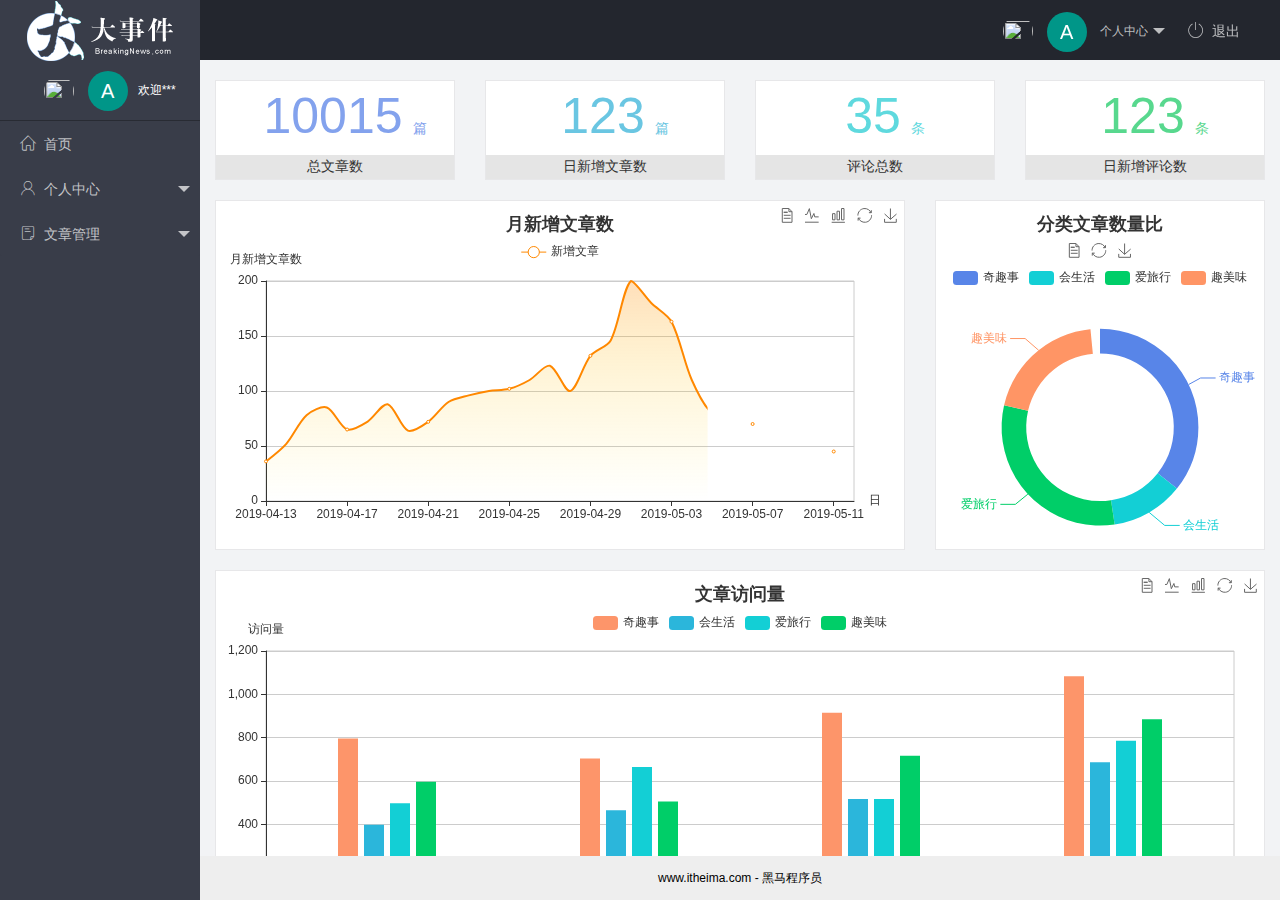
==== commit 1910c3d2: "完成个人中心的开发" ====
--- a/index.html
+++ b/index.html
@@ -32,9 +32,9 @@
                         <span class="text-avatar">A</span> 个人中心
                     </a>
                     <dl class="layui-nav-child">
-                        <dd><a href="">基本资料</a></dd>
-                        <dd><a href="">更换头像</a></dd>
-                        <dd><a href="">重置密码</a></dd>
+                        <dd><a href="/user/user_info.html" target="fm">基本资料</a></dd>
+                        <dd><a href="/user/user_avatar.html" target="fm">更换头像</a></dd>
+                        <dd><a href="/user/user_pwd.html" target="fm">重置密码</a></dd>
                     </dl>
                 </li>
                 <!-- <li class="layui-nav-item" lay-header-event="menuRight" lay-unselect>
@@ -57,6 +57,14 @@
                 <!-- 左侧导航区域（可配合layui已有的垂直导航） -->
                 <ul class="layui-nav layui-nav-tree" lay-shrink="all" lay-filter="test">
                     <li class="layui-nav-item "><a href="/home/dashboard.html" target="fm"><span class="iconfont icon-home"></span>首页</a></li>
+                    <li class="layui-nav-item">
+                        <a href="javascript:;"><span class="iconfont icon-user"></span>个人中心</a>
+                        <dl class="layui-nav-child">
+                            <dd><a href="/user/user_info.html" target="fm"><i class="layui-icon layui-icon-template"></i>基本资料</a></dd>
+                            <dd><a href="/user/user_avatar.html" target="fm"><i class="layui-icon layui-icon-template"></i>更换头像</a></dd>
+                            <dd><a href="/user/user_pwd.html" target="fm"><i class="layui-icon layui-icon-template"></i>重置密码</a></dd>
+                        </dl>
+                    </li>
                     <li class="layui-nav-item ">
                         <a class="" href="javascript:;"><span class="iconfont icon-16"></span>文章管理</a>
                         <dl class="layui-nav-child">
@@ -66,14 +74,7 @@
 
                         </dl>
                     </li>
-                    <li class="layui-nav-item">
-                        <a href="javascript:;"><span class="iconfont icon-user"></span>个人中心</a>
-                        <dl class="layui-nav-child">
-                            <dd><a href="javascript:;"><i class="layui-icon layui-icon-template"></i>基本资料</a></dd>
-                            <dd><a href="javascript:;"><i class="layui-icon layui-icon-template"></i>更换头像</a></dd>
-                            <dd><a href="javascript:;"><i class="layui-icon layui-icon-template"></i>重置密码</a></dd>
-                        </dl>
-                    </li>
+
 
                 </ul>
             </div>
